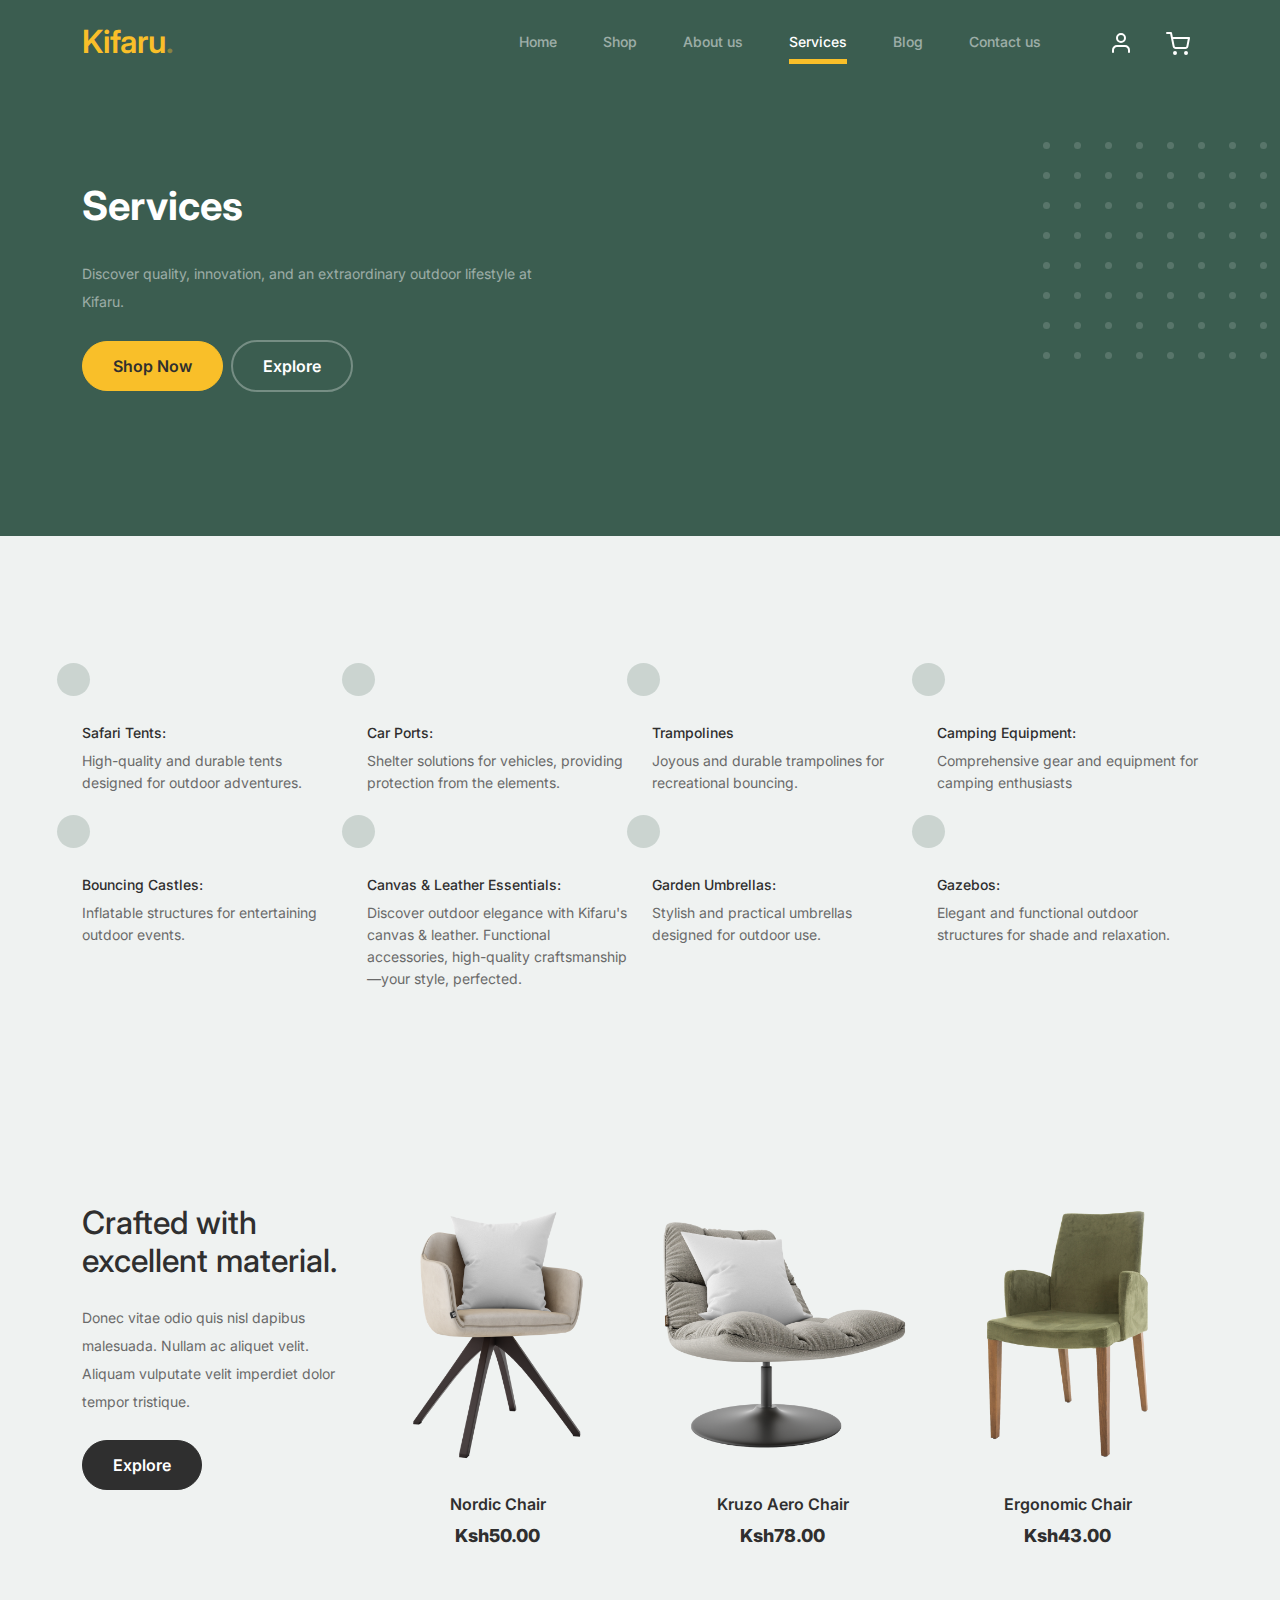
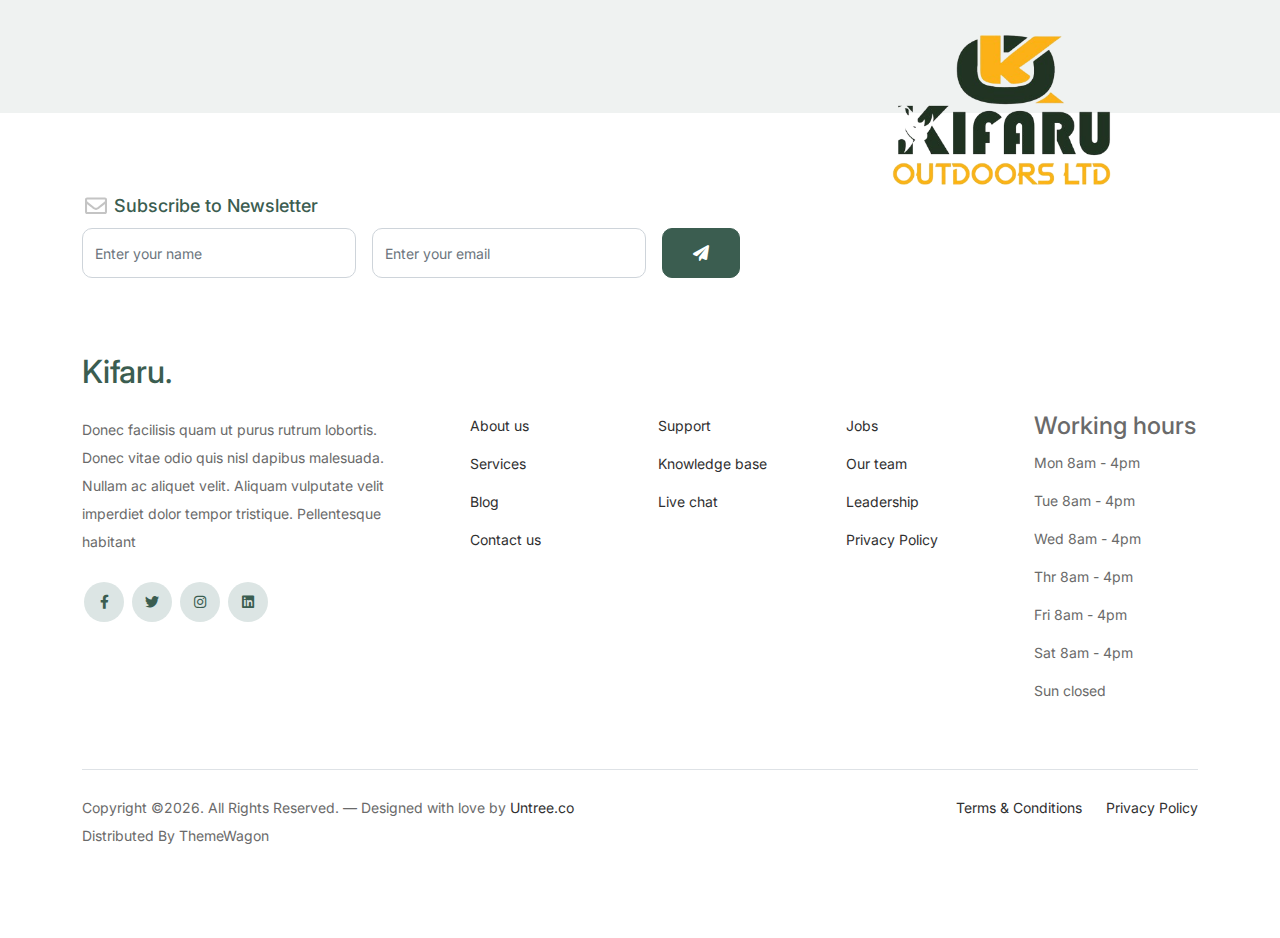
==== services.html @ fb28296e "Kifaru" ====
<!doctype html>
<html lang="en">
<head>
  <meta charset="utf-8">
  <meta name="viewport" content="width=device-width, initial-scale=1, shrink-to-fit=no">
  <meta name="author" content="Untree.co">
  <link rel="shortcut icon" href="favicon.png">

  <meta name="description" content="kifaruoutdoors" />
  <meta name="keywords" content="kifaruoutdoors" />

		<!-- Bootstrap CSS -->
		<link href="css/bootstrap.min.css" rel="stylesheet">
		<link href="https://cdnjs.cloudflare.com/ajax/libs/font-awesome/6.0.0-beta3/css/all.min.css" rel="stylesheet">
		<link href="css/tiny-slider.css" rel="stylesheet">
		<link href="css/style.css" rel="stylesheet">
		<title>Kifaru | "Discover the Outdoors with Kifaru: Elevating Your Adventure Experience"
		</title>
	</head>

	<body>

		<!-- Start Header/Navigation -->
		<nav class="custom-navbar navbar navbar navbar-expand-md navbar-dark bg-dark" arial-label="Kifaru navigation bar">

			<div class="container">
				<a class="navbar-brand" href="index.html" style="color: #f9bf29;">Kifaru<span>.</span></a>

				<button class="navbar-toggler" type="button" data-bs-toggle="collapse" data-bs-target="#navbarsKifaru" aria-controls="navbarsKifaru" aria-expanded="false" aria-label="Toggle navigation">
					<span class="navbar-toggler-icon"></span>
				</button>

				<div class="collapse navbar-collapse" id="navbarsKifaru">
					<ul class="custom-navbar-nav navbar-nav ms-auto mb-2 mb-md-0">
						<li class="nav-item">
							<a class="nav-link" href="index.html">Home</a>
						</li>
						<li><a class="nav-link" href="shop.html">Shop</a></li>
						<li><a class="nav-link" href="about.html">About us</a></li>
						<li class="active"><a class="nav-link" href="services.html">Services</a></li>
						<li><a class="nav-link" href="blog.html">Blog</a></li>
						<li><a class="nav-link" href="contact.html">Contact us</a></li>
					</ul>

					<ul class="custom-navbar-cta navbar-nav mb-2 mb-md-0 ms-5">
						<li><a class="nav-link" href="#"><img src="images/user.svg"></a></li>
						<li><a class="nav-link" href="cart.html"><img src="images/cart.svg"></a></li>
					</ul>
				</div>
			</div>
				
		</nav>
		<!-- End Header/Navigation -->

		<!-- Start Hero Section -->
			<div class="hero">
				<div class="container">
					<div class="row justify-content-between">
						<div class="col-lg-5">
							<div class="intro-excerpt">
								<h1>Services</h1>
								<p class="mb-4">Discover quality, innovation, and an extraordinary outdoor lifestyle at Kifaru.
								</p>
								<p><a href="" class="btn btn-secondary me-2">Shop Now</a><a href="#" class="btn btn-white-outline">Explore</a></p>
							</div>
						</div>
						<div class="col-lg-7">
							<div class="hero-img-wrap">
								<!-- <img src="images/couch.png" class="img-fluid"> -->
							</div>
						</div>
					</div>
				</div>
			</div>
		<!-- End Hero Section -->

		

		<!-- Start Why Choose Us Section -->
		<div class="why-choose-section">
			<div class="container">
				
				
				<div class="row my-5">
					<div class="col-6 col-md-6 col-lg-3 mb-4">
						<div class="feature">
							<div class="icon">
								<!-- <img src="images/truck.svg" alt="Image" class="imf-fluid"> -->
							</div>
							<h3>Safari Tents:
							</h3>
							<p>High-quality and durable tents designed for outdoor adventures.
							</p>
						</div>
					</div>

					<div class="col-6 col-md-6 col-lg-3 mb-4">
						<div class="feature">
							<div class="icon">
								<!-- <img src="images/bag.svg" alt="Image" class="imf-fluid"> -->
							</div>
							<h3>Car Ports:
							</h3>
							<p>Shelter solutions for vehicles, providing protection from the elements.
							</p>
						</div>
					</div>

					<div class="col-6 col-md-6 col-lg-3 mb-4">
						<div class="feature">
							<div class="icon">
								<!-- <img src="images/support.svg" alt="Image" class="imf-fluid"> -->
							</div>
							<h3>Trampolines</h3>
							<p>Joyous and durable trampolines for recreational bouncing.
							</p>
						</div>
					</div>

					<div class="col-6 col-md-6 col-lg-3 mb-4">
						<div class="feature">
							<div class="icon">
								<!-- <img src="images/return.svg" alt="Image" class="imf-fluid"> -->
							</div>
							<h3>Camping Equipment:
							</h3>
							<p>Comprehensive gear and equipment for camping enthusiasts</p>
						</div>
					</div>

					<div class="col-6 col-md-6 col-lg-3 mb-4">
						<div class="feature">
							<div class="icon">
								<!-- <img src="images/truck.svg" alt="Image" class="imf-fluid"> -->
							</div>
							<h3>Bouncing Castles:
							</h3>
							<p>Inflatable structures for entertaining outdoor events.
							</p>
						</div>
					</div>

					<div class="col-6 col-md-6 col-lg-3 mb-4">
						<div class="feature">
							<div class="icon">
								<!-- <img src="images/bag.svg" alt="Image" class="imf-fluid"> -->
							</div>
							<h3>Canvas & Leather Essentials:
							</h3>
							<p>Discover outdoor elegance with Kifaru's canvas & leather. Functional accessories, high-quality craftsmanship—your style, perfected.
							</p>
						</div>
					</div>

					<div class="col-6 col-md-6 col-lg-3 mb-4">
						<div class="feature">
							<div class="icon">
								<!-- <img src="images/support.svg" alt="Image" class="imf-fluid"> -->
							</div>
							<h3>Garden Umbrellas:
							</h3>
							<p>Stylish and practical umbrellas designed for outdoor use.
							</p>
						</div>
					</div>

					<div class="col-6 col-md-6 col-lg-3 mb-4">
						<div class="feature">
							<div class="icon">
								<!-- <img src="images/return.svg" alt="Image" class="imf-fluid"> -->
							</div>
							<h3>Gazebos:
							</h3>
							<p>Elegant and functional outdoor structures for shade and relaxation.
							</p>
						</div>
					</div>

				</div>
			
			</div>
		</div>
		<!-- End Why Choose Us Section -->

		<!-- Start Product Section -->
		<div class="product-section pt-0">
			<div class="container">
				<div class="row">

					<!-- Start Column 1 -->
					<div class="col-md-12 col-lg-3 mb-5 mb-lg-0">
						<h2 class="mb-4 section-title">Crafted with excellent material.</h2>
						<p class="mb-4">Donec vitae odio quis nisl dapibus malesuada. Nullam ac aliquet velit. Aliquam vulputate velit imperdiet dolor tempor tristique. </p>
						<p><a href="#" class="btn">Explore</a></p>
					</div> 
					<!-- End Column 1 -->

					<!-- Start Column 2 -->
					<div class="col-12 col-md-4 col-lg-3 mb-5 mb-md-0">
						<a class="product-item" href="#">
							<img src="images/product-1.png" class="img-fluid product-thumbnail">
							<h3 class="product-title">Nordic Chair</h3>
							<strong class="product-price">Ksh50.00</strong>

							<span class="icon-cross">
								<img src="images/cross.svg" class="img-fluid">
							</span>
						</a>
					</div> 
					<!-- End Column 2 -->

					<!-- Start Column 3 -->
					<div class="col-12 col-md-4 col-lg-3 mb-5 mb-md-0">
						<a class="product-item" href="#">
							<img src="images/product-2.png" class="img-fluid product-thumbnail">
							<h3 class="product-title">Kruzo Aero Chair</h3>
							<strong class="product-price">Ksh78.00</strong>

							<span class="icon-cross">
								<img src="images/cross.svg" class="img-fluid">
							</span>
						</a>
					</div>
					<!-- End Column 3 -->

					<!-- Start Column 4 -->
					<div class="col-12 col-md-4 col-lg-3 mb-5 mb-md-0">
						<a class="product-item" href="#">
							<img src="images/product-3.png" class="img-fluid product-thumbnail">
							<h3 class="product-title">Ergonomic Chair</h3>
							<strong class="product-price">Ksh43.00</strong>

							<span class="icon-cross">
								<img src="images/cross.svg" class="img-fluid">
							</span>
						</a>
					</div>
					<!-- End Column 4 -->

				</div>
			</div>
		</div>
		<!-- End Product Section -->

		

		
		

		<!-- Start Footer Section -->
		<footer class="footer-section">
			<div class="container relative">

				<div class="sofa-img">
					<img src="images/kirafu-png-removebg-preview.png" alt="Image" class="img-fluid">
				</div>

				<div class="row">
					<div class="col-lg-8">
						<div class="subscription-form">
							<h3 class="d-flex align-items-center"><span class="me-1"><img src="images/envelope-outline.svg" alt="Image" class="img-fluid"></span><span>Subscribe to Newsletter</span></h3>

							<form action="#" class="row g-3">
								<div class="col-auto">
									<input type="text" class="form-control" placeholder="Enter your name">
								</div>
								<div class="col-auto">
									<input type="email" class="form-control" placeholder="Enter your email">
								</div>
								<div class="col-auto">
									<button class="btn btn-primary">
										<span class="fa fa-paper-plane"></span>
									</button>
								</div>
							</form>

						</div>
					</div>
				</div>

				<div class="row g-5 mb-5">
					<div class="col-lg-4">
						<div class="mb-4 footer-logo-wrap"><a href="#" class="footer-logo">Kifaru<span>.</span></a></div>
						<p class="mb-4">Donec facilisis quam ut purus rutrum lobortis. Donec vitae odio quis nisl dapibus malesuada. Nullam ac aliquet velit. Aliquam vulputate velit imperdiet dolor tempor tristique. Pellentesque habitant</p>

						<ul class="list-unstyled custom-social">
							<li><a href="#"><span class="fa fa-brands fa-facebook-f"></span></a></li>
							<li><a href="#"><span class="fa fa-brands fa-twitter"></span></a></li>
							<li><a href="#"><span class="fa fa-brands fa-instagram"></span></a></li>
							<li><a href="#"><span class="fa fa-brands fa-linkedin"></span></a></li>
						</ul>
					</div>

					<div class="col-lg-8">
						<div class="row links-wrap">
							<div class="col-6 col-sm-6 col-md-3">
								<ul class="list-unstyled">
									<li><a href="#">About us</a></li>
									<li><a href="#">Services</a></li>
									<li><a href="#">Blog</a></li>
									<li><a href="#">Contact us</a></li>
								</ul>
							</div>

							<div class="col-6 col-sm-6 col-md-3">
								<ul class="list-unstyled">
									<li><a href="#">Support</a></li>
									<li><a href="#">Knowledge base</a></li>
									<li><a href="#">Live chat</a></li>
								</ul>
							</div>

							<div class="col-6 col-sm-6 col-md-3">
								<ul class="list-unstyled">
									<li><a href="#">Jobs</a></li>
									<li><a href="#">Our team</a></li>
									<li><a href="#">Leadership</a></li>
									<li><a href="#">Privacy Policy</a></li>
								</ul>
							</div>

							<div class="col-6 col-sm-6 col-md-3">
								<ul class="list-unstyled">
									<h4>Working hours</h4>
									<li><a href="#"></a>Mon 8am - 4pm</li>
									<li><a href="#"></a>Tue  8am - 4pm</li>
									<li><a href="#"></a>Wed 8am - 4pm</li>
									<li><a href="#"></a>Thr 8am - 4pm</li>
									<li><a href="#"></a>Fri 8am - 4pm</li>
									<li><a href="#"></a>Sat 8am - 4pm</li>
									<li><a href="#"></a>Sun closed</li>

								</ul>
							</div>
						</div>
					</div>

				</div>

				<div class="border-top copyright">
					<div class="row pt-4">
						<div class="col-lg-6">
							<p class="mb-2 text-center text-lg-start">Copyright &copy;<script>document.write(new Date().getFullYear());</script>. All Rights Reserved. &mdash; Designed with love by <a href="https://untree.co">Untree.co</a> Distributed By <a hreff="https://themewagon.com">ThemeWagon</a> <!-- License information: https://untree.co/license/ -->
            </p>
						</div>

						<div class="col-lg-6 text-center text-lg-end">
							<ul class="list-unstyled d-inline-flex ms-auto">
								<li class="me-4"><a href="#">Terms &amp; Conditions</a></li>
								<li><a href="#">Privacy Policy</a></li>
							</ul>
						</div>

					</div>
				</div>

			</div>
		</footer>
		<!-- End Footer Section -->	


		<script src="js/bootstrap.bundle.min.js"></script>
		<script src="js/tiny-slider.js"></script>
		<script src="js/custom.js"></script>
	</body>

</html>
---- css/tiny-slider.css ----
.tns-outer{padding:0 !important}.tns-outer [hidden]{display:none !important}.tns-outer [aria-controls],.tns-outer [data-action]{cursor:pointer}.tns-slider{-webkit-transition:all 0s;-moz-transition:all 0s;transition:all 0s}.tns-slider>.tns-item{-webkit-box-sizing:border-box;-moz-box-sizing:border-box;box-sizing:border-box}.tns-horizontal.tns-subpixel{white-space:nowrap}.tns-horizontal.tns-subpixel>.tns-item{display:inline-block;vertical-align:top;white-space:normal}.tns-horizontal.tns-no-subpixel:after{content:'';display:table;clear:both}.tns-horizontal.tns-no-subpixel>.tns-item{float:left}.tns-horizontal.tns-carousel.tns-no-subpixel>.tns-item{margin-right:-100%}.tns-no-calc{position:relative;left:0}.tns-gallery{position:relative;left:0;min-height:1px}.tns-gallery>.tns-item{position:absolute;left:-100%;-webkit-transition:transform 0s, opacity 0s;-moz-transition:transform 0s, opacity 0s;transition:transform 0s, opacity 0s}.tns-gallery>.tns-slide-active{position:relative;left:auto !important}.tns-gallery>.tns-moving{-webkit-transition:all 0.25s;-moz-transition:all 0.25s;transition:all 0.25s}.tns-autowidth{display:inline-block}.tns-lazy-img{-webkit-transition:opacity 0.6s;-moz-transition:opacity 0.6s;transition:opacity 0.6s;opacity:0.6}.tns-lazy-img.tns-complete{opacity:1}.tns-ah{-webkit-transition:height 0s;-moz-transition:height 0s;transition:height 0s}.tns-ovh{overflow:hidden}.tns-visually-hidden{position:absolute;left:-10000em}.tns-transparent{opacity:0;visibility:hidden}.tns-fadeIn{opacity:1;filter:alpha(opacity=100);z-index:0}.tns-normal,.tns-fadeOut{opacity:0;filter:alpha(opacity=0);z-index:-1}.tns-vpfix{white-space:nowrap}.tns-vpfix>div,.tns-vpfix>li{display:inline-block}.tns-t-subp2{margin:0 auto;width:310px;position:relative;height:10px;overflow:hidden}.tns-t-ct{width:2333.3333333%;width:-webkit-calc(100% * 70 / 3);width:-moz-calc(100% * 70 / 3);width:calc(100% * 70 / 3);position:absolute;right:0}.tns-t-ct:after{content:'';display:table;clear:both}.tns-t-ct>div{width:1.4285714%;width:-webkit-calc(100% / 70);width:-moz-calc(100% / 70);width:calc(100% / 70);height:10px;float:left}

/*# sourceMappingURL=sourcemaps/tiny-slider.css.map */
---- css/style.css ----
/*
* Template Name: UntreeStore
* Template Author: Untree.co
* Author URI: https://untree.co/
* License: https://creativecommons.org/licenses/by/3.0/
*/
@import url("https://fonts.googleapis.com/css2?family=Inter:wght@400;500;600;700;800&display=swap");

body {
  overflow-x: hidden;
  position: relative;
}

body {
  font-family: "Inter", sans-serif;
  font-weight: 400;
  line-height: 28px;
  color: #6a6a6a;
  font-size: 14px;
  background-color: #eff2f1;
}

a {
  text-decoration: none;
  -webkit-transition: .3s all ease;
  -o-transition: .3s all ease;
  transition: .3s all ease;
  color: #2f2f2f;
  text-decoration: underline;
}

a:hover {
  color: #2f2f2f;
  text-decoration: none;
}

a.more {
  font-weight: 600;
}

.custom-navbar {
  background: #3b5d50 !important;
  padding-top: 20px;
  padding-bottom: 20px;
}

.custom-navbar .navbar-brand {
  font-size: 32px;
  font-weight: 600;
}

.custom-navbar .navbar-brand>span {
  opacity: .4;
}

.custom-navbar .navbar-toggler {
  border-color: transparent;
}

.custom-navbar .navbar-toggler:active,
.custom-navbar .navbar-toggler:focus {
  -webkit-box-shadow: none;
  box-shadow: none;
  outline: none;
}

@media (min-width: 992px) {
  .custom-navbar .custom-navbar-nav li {
    margin-left: 15px;
    margin-right: 15px;
  }
}

.custom-navbar .custom-navbar-nav li a {
  font-weight: 500;
  color: #ffffff !important;
  opacity: .5;
  -webkit-transition: .3s all ease;
  -o-transition: .3s all ease;
  transition: .3s all ease;
  position: relative;
}

@media (min-width: 768px) {
  .custom-navbar .custom-navbar-nav li a:before {
    content: "";
    position: absolute;
    bottom: 0;
    left: 8px;
    right: 8px;
    background: #f9bf29;
    height: 5px;
    opacity: 1;
    visibility: visible;
    width: 0;
    -webkit-transition: .15s all ease-out;
    -o-transition: .15s all ease-out;
    transition: .15s all ease-out;
  }
}

.custom-navbar .custom-navbar-nav li a:hover {
  opacity: 1;
}

.custom-navbar .custom-navbar-nav li a:hover:before {
  width: calc(100% - 16px);
}

.custom-navbar .custom-navbar-nav li.active a {
  opacity: 1;
}

.custom-navbar .custom-navbar-nav li.active a:before {
  width: calc(100% - 16px);
}

.custom-navbar .custom-navbar-cta {
  margin-left: 0 !important;
  -webkit-box-orient: horizontal;
  -webkit-box-direction: normal;
  -ms-flex-direction: row;
  flex-direction: row;
}

@media (min-width: 768px) {
  .custom-navbar .custom-navbar-cta {
    margin-left: 40px !important;
  }
}

.custom-navbar .custom-navbar-cta li {
  margin-left: 0px;
  margin-right: 0px;
}

.custom-navbar .custom-navbar-cta li:first-child {
  margin-right: 20px;
}

.hero {
  background: #3b5d50;
  padding: calc(4rem - 30px) 0 0rem 0;
}

@media (min-width: 768px) {
  .hero {
    padding: calc(4rem - 30px) 0 4rem 0;
  }
}

@media (min-width: 992px) {
  .hero {
    padding: calc(8rem - 30px) 0 8rem 0;
  }
}

.hero .intro-excerpt {
  position: relative;
  z-index: 4;
}

@media (min-width: 992px) {
  .hero .intro-excerpt {
    max-width: 450px;
  }
}

.hero h1 {
  font-weight: 700;
  color: #ffffff;
  margin-bottom: 30px;
}

@media (min-width: 1400px) {
  .hero h1 {
    font-size: 54px;
  }
}

.hero p {
  color: rgba(255, 255, 255, 0.5);
  margin-botom: 30px;
}

.hero .hero-img-wrap {
  position: relative;
}

.hero .hero-img-wrap img {
  position: relative;
  top: 0px;
  right: 0px;
  z-index: 2;
  max-width: 780px;
  left: -20px;
}

@media (min-width: 768px) {
  .hero .hero-img-wrap img {
    right: 0px;
    left: -100px;
  }
}

@media (min-width: 992px) {
  .hero .hero-img-wrap img {
    left: 0px;
    top: -80px;
    position: absolute;
    right: -50px;
  }
}

@media (min-width: 1200px) {
  .hero .hero-img-wrap img {
    left: 0px;
    top: -80px;
    right: -100px;
  }
}

.hero .hero-img-wrap:after {
  content: "";
  position: absolute;
  width: 255px;
  height: 217px;
  background-image: url("../images/dots-light.svg");
  background-size: contain;
  background-repeat: no-repeat;
  right: -100px;
  top: -0px;
}

@media (min-width: 1200px) {
  .hero .hero-img-wrap:after {
    top: -40px;
  }
}

.btn {
  font-weight: 600;
  padding: 12px 30px;
  border-radius: 30px;
  color: #ffffff;
  background: #2f2f2f;
  border-color: #2f2f2f;
}

.btn:hover {
  color: #ffffff;
  background: #222222;
  border-color: #222222;
}

.btn:active,
.btn:focus {
  outline: none !important;
  -webkit-box-shadow: none;
  box-shadow: none;
}

.btn.btn-primary {
  background: #3b5d50;
  border-color: #3b5d50;
}

.btn.btn-primary:hover {
  background: #314d43;
  border-color: #314d43;
}

.btn.btn-secondary {
  color: #2f2f2f;
  background: #f9bf29;
  border-color: #f9bf29;
}

.btn.btn-secondary:hover {
  background: #f8b810;
  border-color: #f8b810;
}

.btn.btn-white-outline {
  background: transparent;
  border-width: 2px;
  border-color: rgba(255, 255, 255, 0.3);
}

.btn.btn-white-outline:hover {
  border-color: white;
  color: #ffffff;
}

.section-title {
  color: #2f2f2f;
}

.product-section {
  padding: 7rem 0;
}

.product-section .product-item {
  text-align: center;
  text-decoration: none;
  display: block;
  position: relative;
  padding-bottom: 50px;
  cursor: pointer;
}

.product-section .product-item .product-thumbnail {
  margin-bottom: 30px;
  position: relative;
  top: 0;
  -webkit-transition: .3s all ease;
  -o-transition: .3s all ease;
  transition: .3s all ease;
}

.product-section .product-item h3 {
  font-weight: 600;
  font-size: 16px;
}

.product-section .product-item strong {
  font-weight: 800 !important;
  font-size: 18px !important;
}

.product-section .product-item h3,
.product-section .product-item strong {
  color: #2f2f2f;
  text-decoration: none;
}

.product-section .product-item .icon-cross {
  position: absolute;
  width: 35px;
  height: 35px;
  display: inline-block;
  background: #2f2f2f;
  bottom: 15px;
  left: 50%;
  -webkit-transform: translateX(-50%);
  -ms-transform: translateX(-50%);
  transform: translateX(-50%);
  margin-bottom: -17.5px;
  border-radius: 50%;
  opacity: 0;
  visibility: hidden;
  -webkit-transition: .3s all ease;
  -o-transition: .3s all ease;
  transition: .3s all ease;
}

.product-section .product-item .icon-cross img {
  position: absolute;
  left: 50%;
  top: 50%;
  -webkit-transform: translate(-50%, -50%);
  -ms-transform: translate(-50%, -50%);
  transform: translate(-50%, -50%);
}

.product-section .product-item:before {
  bottom: 0;
  left: 0;
  right: 0;
  position: absolute;
  content: "";
  background: #dce5e4;
  height: 0%;
  z-index: -1;
  border-radius: 10px;
  -webkit-transition: .3s all ease;
  -o-transition: .3s all ease;
  transition: .3s all ease;
}

.product-section .product-item:hover .product-thumbnail {
  top: -25px;
}

.product-section .product-item:hover .icon-cross {
  bottom: 0;
  opacity: 1;
  visibility: visible;
}

.product-section .product-item:hover:before {
  height: 70%;
}

.why-choose-section {
  padding: 7rem 0;
}

.why-choose-section .img-wrap {
  position: relative;
}

.why-choose-section .img-wrap:before {
  position: absolute;
  content: "";
  width: 255px;
  height: 217px;
  background-image: url("../images/dots-yellow.svg");
  background-repeat: no-repeat;
  background-size: contain;
  -webkit-transform: translate(-40%, -40%);
  -ms-transform: translate(-40%, -40%);
  transform: translate(-40%, -40%);
  z-index: -1;
}

.why-choose-section .img-wrap img {
  border-radius: 20px;
}

.feature {
  margin-bottom: 30px;
}

.feature .icon {
  display: inline-block;
  position: relative;
  margin-bottom: 20px;
}

.feature .icon:before {
  content: "";
  width: 33px;
  height: 33px;
  position: absolute;
  background: rgba(59, 93, 80, 0.2);
  border-radius: 50%;
  right: -8px;
  bottom: 0;
}

.feature h3 {
  font-size: 14px;
  color: #2f2f2f;
}

.feature p {
  font-size: 14px;
  line-height: 22px;
  color: #6a6a6a;
}

.we-help-section {
  padding: 7rem 0;
}

.we-help-section .imgs-grid {
  display: -ms-grid;
  display: grid;
  -ms-grid-columns: 1fr 1fr 1fr 1fr 1fr 1fr 1fr 1fr 1fr 1fr 1fr 1fr 1fr 1fr 1fr 1fr 1fr 1fr 1fr 1fr 1fr 1fr 1fr 1fr 1fr 1fr 1fr;
  grid-template-columns: repeat(27, 1fr);
  position: relative;
}


.we-help-section .imgs-grid:before {
  position: absolute;
  content: "";
  width: 255px;
  height: 217px;
  background-image: url("../images/dots-green.svg");
  background-size: contain;
  background-repeat: no-repeat;
  -webkit-transform: translate(-40%, -40%);
  -ms-transform: translate(-40%, -40%);
  transform: translate(-40%, -40%);
  z-index: -1;
}

.we-help-section .imgs-grid .grid {
  position: relative;
}

.we-help-section .imgs-grid .grid img {
  border-radius: 20px;
  max-width: 100%;
}

.we-help-section .imgs-grid .grid.grid-1 {
  -ms-grid-column: 1;
  -ms-grid-column-span: 18;
  grid-column: 1 / span 18;
  -ms-grid-row: 1;
  -ms-grid-row-span: 27;
  grid-row: 1 / span 27;
}

.we-help-section .imgs-grid .grid.grid-2 {
  -ms-grid-column: 19;
  -ms-grid-column-span: 27;
  grid-column: 19 / span 27;
  -ms-grid-row: 1;
  -ms-grid-row-span: 5;
  grid-row: 1 / span 5;
  padding-left: 20px;
}

.we-help-section .imgs-grid .grid.grid-3 {
  -ms-grid-column: 14;
  -ms-grid-column-span: 16;
  grid-column: 14 / span 16;
  -ms-grid-row: 6;
  -ms-grid-row-span: 27;
  grid-row: 6 / span 27;
  padding-top: 20px;
}

.custom-list {
  width: 100%;
}

.custom-list li {
  display: inline-block;
  width: calc(50% - 20px);
  margin-bottom: 12px;
  line-height: 1.5;
  position: relative;
  padding-left: 20px;
}

.custom-list li:before {
  content: "";
  width: 8px;
  height: 8px;
  border-radius: 50%;
  border: 2px solid #3b5d50;
  position: absolute;
  left: 0;
  top: 8px;
}

.popular-product {
  padding: 0 0 7rem 0;
}

.popular-product .product-item-sm h3 {
  font-size: 14px;
  font-weight: 700;
  color: #2f2f2f;
}

.popular-product .product-item-sm a {
  text-decoration: none;
  color: #2f2f2f;
  -webkit-transition: .3s all ease;
  -o-transition: .3s all ease;
  transition: .3s all ease;
}

.popular-product .product-item-sm a:hover {
  color: rgba(47, 47, 47, 0.5);
}

.popular-product .product-item-sm p {
  line-height: 1.4;
  margin-bottom: 10px;
  font-size: 14px;
}

.popular-product .product-item-sm .thumbnail {
  margin-right: 10px;
  -webkit-box-flex: 0;
  -ms-flex: 0 0 120px;
  flex: 0 0 120px;
  position: relative;
}

.popular-product .product-item-sm .thumbnail:before {
  content: "";
  position: absolute;
  border-radius: 20px;
  background: #dce5e4;
  width: 98px;
  height: 98px;
  top: 50%;
  left: 50%;
  -webkit-transform: translate(-50%, -50%);
  -ms-transform: translate(-50%, -50%);
  transform: translate(-50%, -50%);
  z-index: -1;
}

.testimonial-section {
  /* padding: 3rem 0 7rem 0; */
  padding-top: 50px;
}

.testimonial-slider-wrap {
  position: relative;
}

.testimonial-slider-wrap .tns-inner {
  padding-top: 30px;
}

.testimonial-slider-wrap .item .testimonial-block blockquote {
  font-size: 16px;
}

@media (min-width: 768px) {
  .testimonial-slider-wrap .item .testimonial-block blockquote {
    line-height: 32px;
    font-size: 18px;
  }
}

.testimonial-slider-wrap .item .testimonial-block .author-info .author-pic {
  margin-bottom: 20px;
}

.testimonial-slider-wrap .item .testimonial-block .author-info .author-pic img {
  /* width: 80px; */
  /* height: 100%; */
  /* border-radius: 100%; */
}

.testimonial-slider-wrap .item .testimonial-block .author-info .author-pic img {
  max-width: 40%;
  /* height: 100%; */

  /* border-radius: 100%; */
}



.testimonial-slider-wrap .item .testimonial-block .author-info h3 {
  font-size: 14px;
  font-weight: 700;
  color: #2f2f2f;
  margin-bottom: 0;
}

.testimonial-slider-wrap #testimonial-nav {
  position: absolute;
  top: 50%;
  z-index: 99;
  width: 100%;
  display: none;
}

@media (min-width: 768px) {
  .testimonial-slider-wrap #testimonial-nav {
    display: block;
  }
}

.testimonial-slider-wrap #testimonial-nav>span {
  cursor: pointer;
  position: absolute;
  width: 58px;
  height: 58px;
  line-height: 58px;
  border-radius: 50%;
  background: rgba(59, 93, 80, 0.1);
  color: #2f2f2f;
  -webkit-transition: .3s all ease;
  -o-transition: .3s all ease;
  transition: .3s all ease;
}

.testimonial-slider-wrap #testimonial-nav>span:hover {
  background: #3b5d50;
  color: #ffffff;
}

.testimonial-slider-wrap #testimonial-nav .prev {
  left: -10px;
}

.testimonial-slider-wrap #testimonial-nav .next {
  right: 0;
}

.testimonial-slider-wrap .tns-nav {
  position: absolute;
  bottom: -50px;
  left: 50%;
  -webkit-transform: translateX(-50%);
  -ms-transform: translateX(-50%);
  transform: translateX(-50%);
}

.testimonial-slider-wrap .tns-nav button {
  background: none;
  border: none;
  display: inline-block;
  position: relative;
  width: 0 !important;
  height: 7px !important;
  margin: 2px;
}

.testimonial-slider-wrap .tns-nav button:active,
.testimonial-slider-wrap .tns-nav button:focus,
.testimonial-slider-wrap .tns-nav button:hover {
  outline: none;
  -webkit-box-shadow: none;
  box-shadow: none;
  background: none;
}

.testimonial-slider-wrap .tns-nav button:before {
  display: block;
  width: 7px;
  height: 7px;
  left: 0;
  top: 0;
  position: absolute;
  content: "";
  border-radius: 50%;
  -webkit-transition: .3s all ease;
  -o-transition: .3s all ease;
  transition: .3s all ease;
  background-color: #d6d6d6;
}

.testimonial-slider-wrap .tns-nav button:hover:before,
.testimonial-slider-wrap .tns-nav button.tns-nav-active:before {
  background-color: #3b5d50;
}

.before-footer-section {
  padding: 7rem 0 12rem 0 !important;
}

.blog-section {
  padding: 7rem 0 12rem 0;
}

.blog-section .post-entry a {
  text-decoration: none;
}

.blog-section .post-entry .post-thumbnail {
  display: block;
  margin-bottom: 20px;
}

.blog-section .post-entry .post-thumbnail img {
  border-radius: 20px;
  -webkit-transition: .3s all ease;
  -o-transition: .3s all ease;
  transition: .3s all ease;
}

.blog-section .post-entry .post-content-entry {
  padding-left: 15px;
  padding-right: 15px;
}

.blog-section .post-entry .post-content-entry h3 {
  font-size: 16px;
  margin-bottom: 0;
  font-weight: 600;
  margin-bottom: 7px;
}

.blog-section .post-entry .post-content-entry .meta {
  font-size: 14px;
}

.blog-section .post-entry .post-content-entry .meta a {
  font-weight: 600;
}

.blog-section .post-entry:hover .post-thumbnail img,
.blog-section .post-entry:focus .post-thumbnail img {
  opacity: .7;
}

.footer-section {
  padding: 80px 0;
  background: #ffffff;
}

.footer-section .relative {
  position: relative;
}

.footer-section a {
  text-decoration: none;
  color: #2f2f2f;
  -webkit-transition: .3s all ease;
  -o-transition: .3s all ease;
  transition: .3s all ease;
}

.footer-section a:hover {
  color: rgba(47, 47, 47, 0.5);
}

.footer-section .subscription-form {
  margin-bottom: 40px;
  position: relative;
  z-index: 2;
  margin-top: 100px;
}

@media (min-width: 992px) {
  .footer-section .subscription-form {
    margin-top: 0px;
    margin-bottom: 80px;
  }
}

.footer-section .subscription-form h3 {
  font-size: 18px;
  font-weight: 500;
  color: #3b5d50;
}

.footer-section .subscription-form .form-control {
  height: 50px;
  border-radius: 10px;
  font-family: "Inter", sans-serif;
}

.footer-section .subscription-form .form-control:active,
.footer-section .subscription-form .form-control:focus {
  outline: none;
  -webkit-box-shadow: none;
  box-shadow: none;
  border-color: #3b5d50;
  -webkit-box-shadow: 0 1px 4px 0 rgba(0, 0, 0, 0.2);
  box-shadow: 0 1px 4px 0 rgba(0, 0, 0, 0.2);
}

.footer-section .subscription-form .form-control::-webkit-input-placeholder {
  font-size: 14px;
}

.footer-section .subscription-form .form-control::-moz-placeholder {
  font-size: 14px;
}

.footer-section .subscription-form .form-control:-ms-input-placeholder {
  font-size: 14px;
}

.footer-section .subscription-form .form-control:-moz-placeholder {
  font-size: 14px;
}

.footer-section .subscription-form .btn {
  border-radius: 10px !important;
}

.footer-section .sofa-img {
  position: absolute;
  top: -200px;
  z-index: 1;
  right: 0;
}

.footer-section .sofa-img img {
  max-width: 380px;
}

.footer-section .links-wrap {
  margin-top: 0px;
}

@media (min-width: 992px) {
  .footer-section .links-wrap {
    margin-top: 54px;
  }
}

.footer-section .links-wrap ul li {
  margin-bottom: 10px;
}

.footer-section .footer-logo-wrap .footer-logo {
  font-size: 32px;
  font-weight: 500;
  text-decoration: none;
  color: #3b5d50;
}

.footer-section .custom-social li {
  margin: 2px;
  display: inline-block;
}

.footer-section .custom-social li a {
  width: 40px;
  height: 40px;
  text-align: center;
  line-height: 40px;
  display: inline-block;
  background: #dce5e4;
  color: #3b5d50;
  border-radius: 50%;
}

.footer-section .custom-social li a:hover {
  background: #3b5d50;
  color: #ffffff;
}

.footer-section .border-top {
  border-color: #dce5e4;
}

.footer-section .border-top.copyright {
  font-size: 14px !important;
}

.untree_co-section {
  padding: 7rem 0;
}

.form-control {
  height: 50px;
  border-radius: 10px;
  font-family: "Inter", sans-serif;
}

.form-control:active,
.form-control:focus {
  outline: none;
  -webkit-box-shadow: none;
  box-shadow: none;
  border-color: #3b5d50;
  -webkit-box-shadow: 0 1px 4px 0 rgba(0, 0, 0, 0.2);
  box-shadow: 0 1px 4px 0 rgba(0, 0, 0, 0.2);
}

.form-control::-webkit-input-placeholder {
  font-size: 14px;
}

.form-control::-moz-placeholder {
  font-size: 14px;
}

.form-control:-ms-input-placeholder {
  font-size: 14px;
}

.form-control:-moz-placeholder {
  font-size: 14px;
}

.service {
  line-height: 1.5;
}

.service .service-icon {
  border-radius: 10px;
  -webkit-box-flex: 0;
  -ms-flex: 0 0 50px;
  flex: 0 0 50px;
  height: 50px;
  line-height: 50px;
  text-align: center;
  background: #3b5d50;
  margin-right: 20px;
  color: #ffffff;
}

textarea {
  height: auto !important;
}

.site-blocks-table {
  overflow: auto;
}

.site-blocks-table .product-thumbnail {
  width: 200px;
}

.site-blocks-table .btn {
  padding: 2px 10px;
}

.site-blocks-table thead th {
  padding: 30px;
  text-align: center;
  border-width: 0px !important;
  vertical-align: middle;
  color: rgba(0, 0, 0, 0.8);
  font-size: 18px;
}

.site-blocks-table td {
  padding: 20px;
  text-align: center;
  vertical-align: middle;
  color: rgba(0, 0, 0, 0.8);
}

.site-blocks-table tbody tr:first-child td {
  border-top: 1px solid #3b5d50 !important;
}

.site-blocks-table .btn {
  background: none !important;
  color: #000000;
  border: none;
  height: auto !important;
}

.site-block-order-table th {
  border-top: none !important;
  border-bottom-width: 1px !important;
}

.site-block-order-table td,
.site-block-order-table th {
  color: #000000;
}

.couponcode-wrap input {
  border-radius: 10px !important;
}

.text-primary {
  color: #3b5d50 !important;
}

.thankyou-icon {
  position: relative;
  color: #3b5d50;
}

.thankyou-icon:before {
  position: absolute;
  content: "";
  width: 50px;
  height: 50px;
  border-radius: 50%;
  background: rgba(59, 93, 80, 0.2);
}

i{
  color: #f8b810;

}
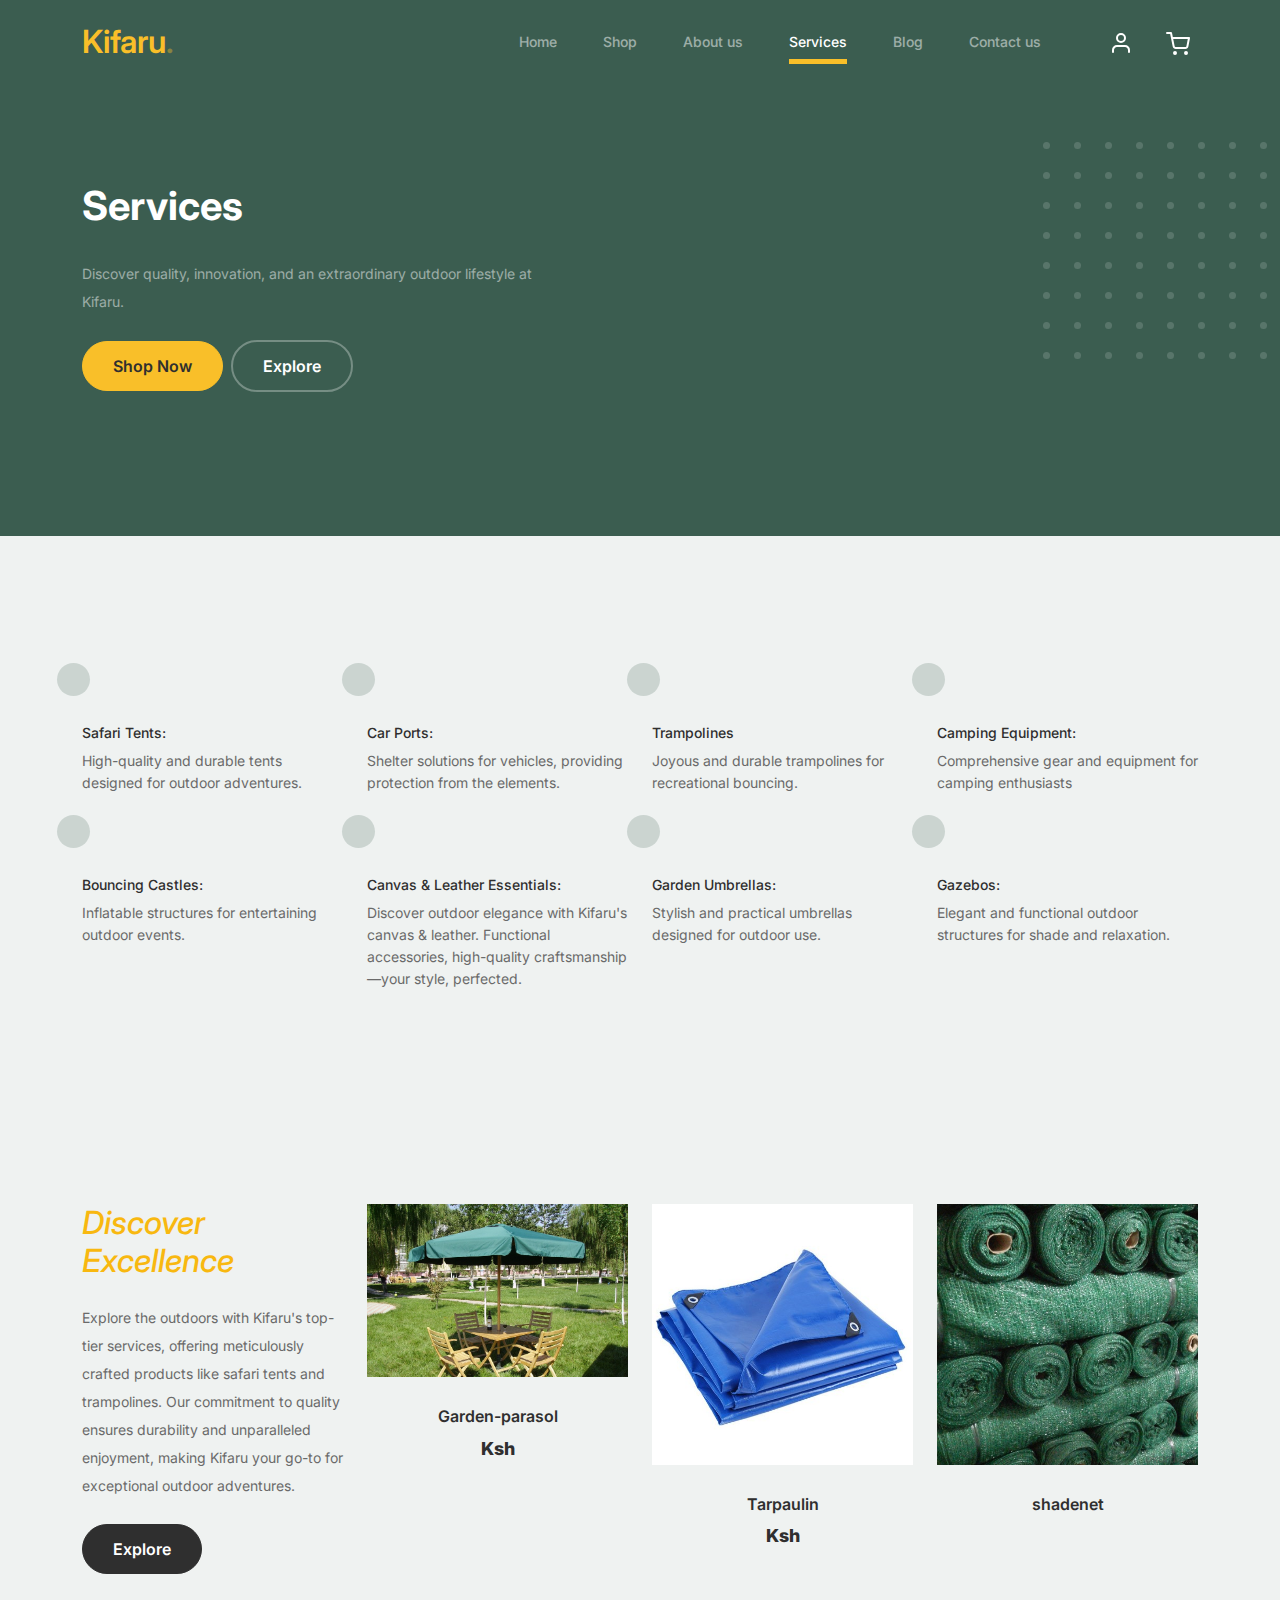
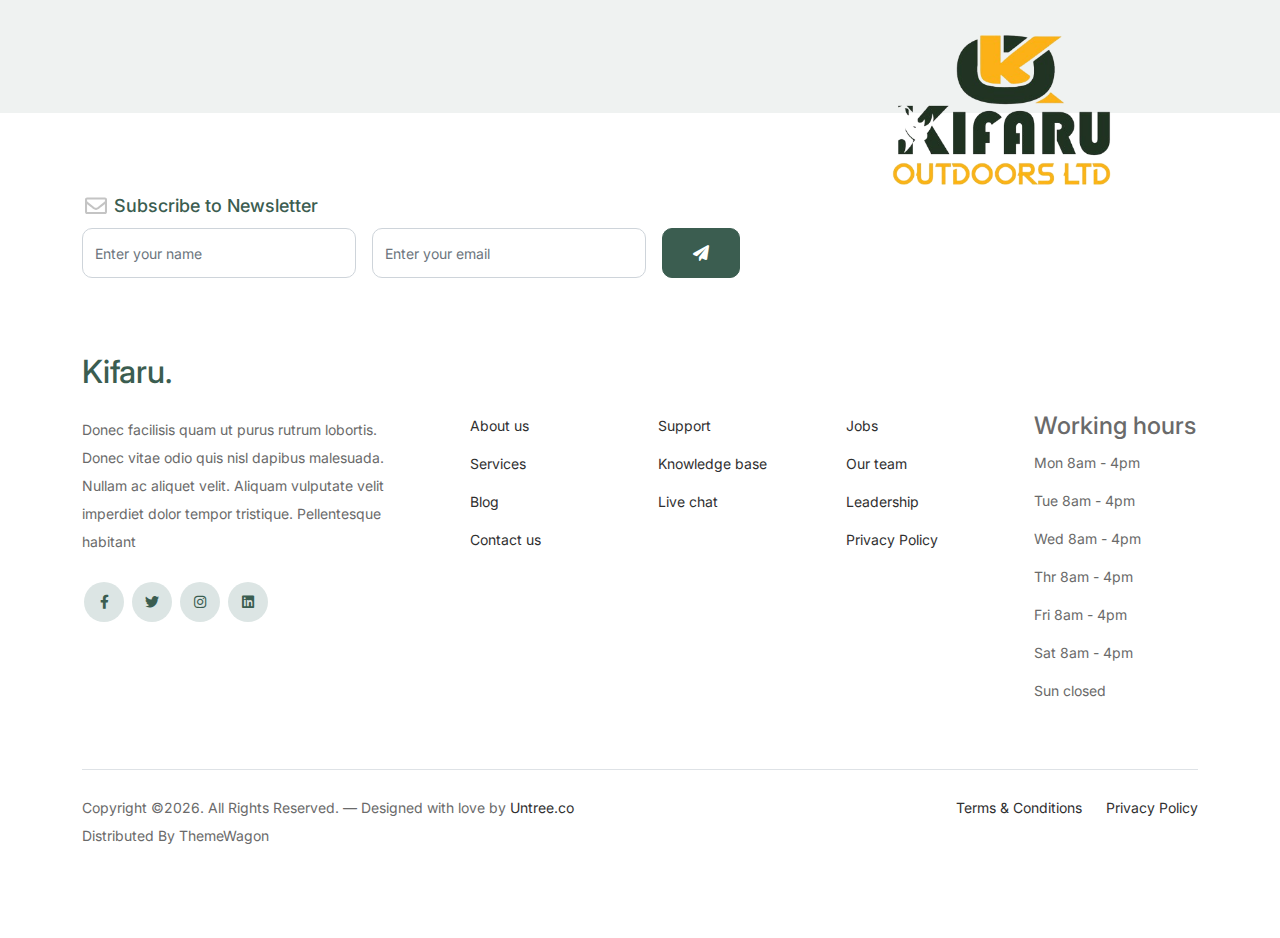
==== commit 103b5203: "changed images" ====
--- a/services.html
+++ b/services.html
@@ -190,18 +190,20 @@
 
 					<!-- Start Column 1 -->
 					<div class="col-md-12 col-lg-3 mb-5 mb-lg-0">
-						<h2 class="mb-4 section-title">Crafted with excellent material.</h2>
-						<p class="mb-4">Donec vitae odio quis nisl dapibus malesuada. Nullam ac aliquet velit. Aliquam vulputate velit imperdiet dolor tempor tristique. </p>
-						<p><a href="#" class="btn">Explore</a></p>
+						<h2 class="mb-4 section-title"><i>Discover Excellence</i>
+						</h2>
+						<p class="mb-4">Explore the outdoors with Kifaru's top-tier services, offering meticulously crafted products like safari tents and trampolines. Our commitment to quality ensures durability and unparalleled enjoyment, making Kifaru your go-to for exceptional outdoor adventures.
+						</p>
+						<p><a href="shop.html" class="btn">Explore</a></p>
 					</div> 
 					<!-- End Column 1 -->
 
 					<!-- Start Column 2 -->
 					<div class="col-12 col-md-4 col-lg-3 mb-5 mb-md-0">
 						<a class="product-item" href="#">
-							<img src="images/product-1.png" class="img-fluid product-thumbnail">
-							<h3 class="product-title">Nordic Chair</h3>
-							<strong class="product-price">Ksh50.00</strong>
+							<img src="images/gardenparasol.jpeg" class="img-fluid product-thumbnail">
+							<h3 class="product-title">Garden-parasol</h3>
+							<strong class="product-price">Ksh</strong>
 
 							<span class="icon-cross">
 								<img src="images/cross.svg" class="img-fluid">
@@ -213,9 +215,9 @@
 					<!-- Start Column 3 -->
 					<div class="col-12 col-md-4 col-lg-3 mb-5 mb-md-0">
 						<a class="product-item" href="#">
-							<img src="images/product-2.png" class="img-fluid product-thumbnail">
-							<h3 class="product-title">Kruzo Aero Chair</h3>
-							<strong class="product-price">Ksh78.00</strong>
+							<img src="images/Tarpaulin.jpg" class="img-fluid product-thumbnail">
+							<h3 class="product-title">Tarpaulin</h3>
+							<strong class="product-price">Ksh</strong>
 
 							<span class="icon-cross">
 								<img src="images/cross.svg" class="img-fluid">
@@ -227,9 +229,9 @@
 					<!-- Start Column 4 -->
 					<div class="col-12 col-md-4 col-lg-3 mb-5 mb-md-0">
 						<a class="product-item" href="#">
-							<img src="images/product-3.png" class="img-fluid product-thumbnail">
-							<h3 class="product-title">Ergonomic Chair</h3>
-							<strong class="product-price">Ksh43.00</strong>
+							<img src="images/shadenet.jpg" class="img-fluid product-thumbnail">
+							<h3 class="product-title">shadenet</h3>
+							<strong class="product-price"></strong>
 
 							<span class="icon-cross">
 								<img src="images/cross.svg" class="img-fluid">
